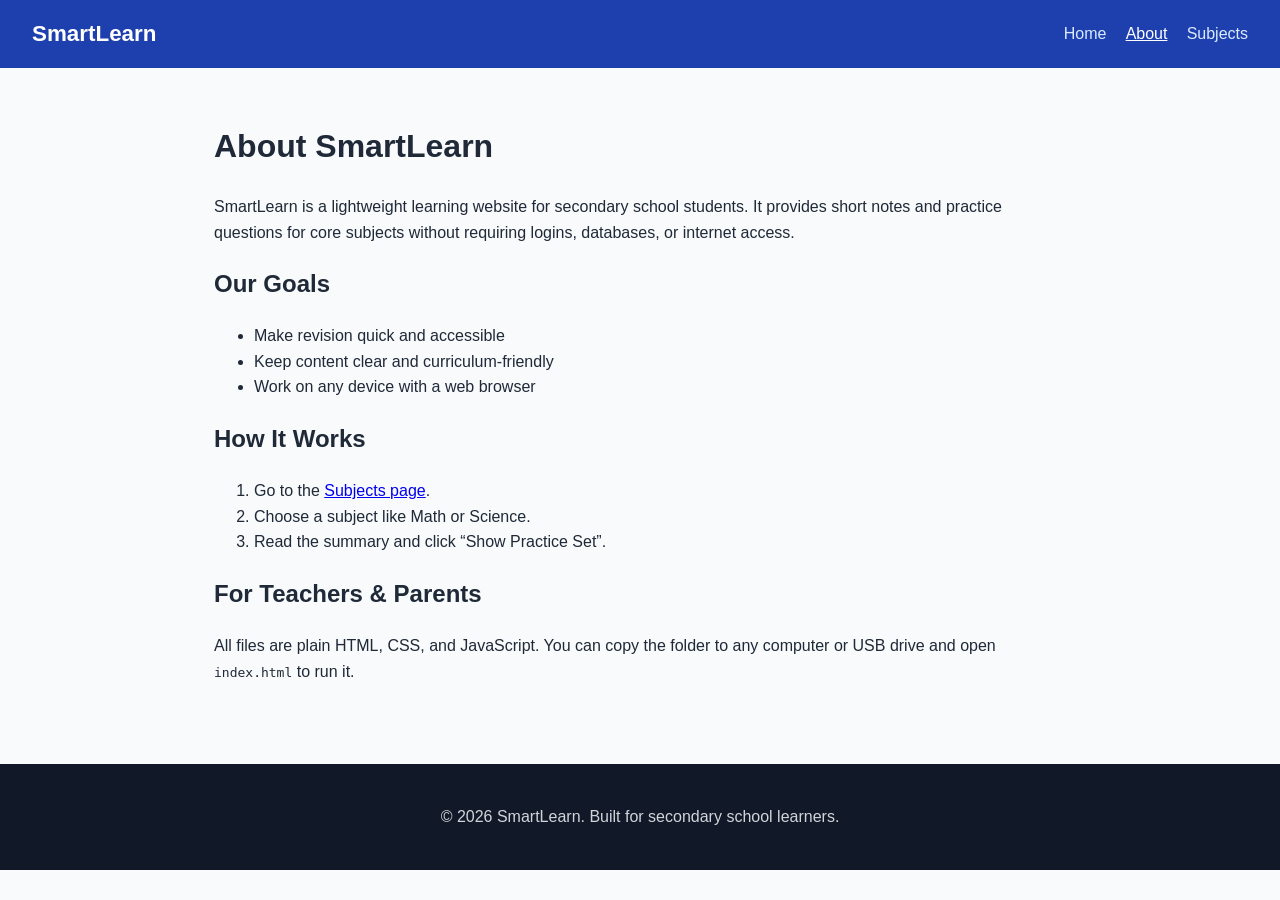
==== about.html @ db3de932 "Initial SmartLearn project: home, about, subjects pages" ====
<!DOCTYPE html>
<html lang="en">
<head>
  <meta charset="UTF-8" />
  <meta name="viewport" content="width=device-width, initial-scale=1.0" />
  <title>SmartLearn - About</title>
  <link rel="stylesheet" href="styles.css" />
</head>
<body>
  <header>
    <nav class="navbar">
      <a href="index.html" class="logo">SmartLearn</a>
      <ul class="nav-links">
        <li><a href="index.html">Home</a></li>
        <li><a href="about.html" class="active">About</a></li>
        <li><a href="subjects.html">Subjects</a></li>
      </ul>
    </nav>
  </header>

  <main class="container">
    <h1>About SmartLearn</h1>
    <p>
      SmartLearn is a lightweight learning website for secondary school students.
      It provides short notes and practice questions for core subjects without
      requiring logins, databases, or internet access.
    </p>

    <h2>Our Goals</h2>
    <ul>
      <li>Make revision quick and accessible</li>
      <li>Keep content clear and curriculum-friendly</li>
      <li>Work on any device with a web browser</li>
    </ul>

    <h2>How It Works</h2>
    <ol>
      <li>Go to the <a href="subjects.html">Subjects page</a>.</li>
      <li>Choose a subject like Math or Science.</li>
      <li>Read the summary and click “Show Practice Set”.</li>
    </ol>

    <h2>For Teachers & Parents</h2>
    <p>
      All files are plain HTML, CSS, and JavaScript. You can copy the folder
      to any computer or USB drive and open <code>index.html</code> to run it.
    </p>
  </main>

  <footer>
    <p>&copy; 2026 SmartLearn. Built for secondary school learners.</p>
  </footer>

  <script src="script.js"></script>
</body>
</html>
---- styles.css ----
/* SmartLearn - basic styling, no dependencies */
* {
  box-sizing: border-box;
}

body {
  margin: 0;
  font-family: Arial, Helvetica, sans-serif;
  line-height: 1.6;
  color: #1f2937;
  background: #f8fafc;
}

.navbar {
  display: flex;
  justify-content: space-between;
  align-items: center;
  padding: 1rem 2rem;
  background: #1e40af;
  color: #fff;
}

.logo {
  font-size: 1.4rem;
  font-weight: bold;
  color: #fff;
  text-decoration: none;
}

.nav-links {
  list-style: none;
  display: flex;
  gap: 1.2rem;
  margin: 0;
  padding: 0;
}

.nav-links a {
  color: #dbeafe;
  text-decoration: none;
}

.nav-links a.active,
.nav-links a:hover {
  color: #fff;
  text-decoration: underline;
}

.hero {
  text-align: center;
  padding: 4rem 1.5rem;
  background: #dbeafe;
}

.hero h1 {
  margin: 0 0 0.5rem;
  font-size: 2.4rem;
}

.hero-buttons {
  margin-top: 1.5rem;
  display: flex;
  gap: 1rem;
  justify-content: center;
  flex-wrap: wrap;
}

.container {
  max-width: 900px;
  margin: 0 auto;
  padding: 2rem 1.5rem;
}

.features,
.cta {
  max-width: 900px;
  margin: 0 auto;
  padding: 2rem 1.5rem;
  text-align: center;
}

.card-grid {
  display: grid;
  grid-template-columns: repeat(auto-fit, minmax(220px, 1fr));
  gap: 1rem;
  margin-top: 1.5rem;
  text-align: left;
}

.card {
  background: #fff;
  border: 1px solid #e5e7eb;
  border-radius: 8px;
  padding: 1.2rem;
}

.btn {
  display: inline-block;
  background: #1e40af;
  color: #fff;
  padding: 0.65rem 1.2rem;
  border: none;
  border-radius: 6px;
  text-decoration: none;
  cursor: pointer;
  font-size: 1rem;
}

.btn:hover {
  background: #1e3a8a;
}

.btn-outline {
  background: transparent;
  color: #1e40af;
  border: 2px solid #1e40af;
}

.btn-small {
  padding: 0.45rem 0.8rem;
  font-size: 0.9rem;
  margin-top: 0.5rem;
}

#searchInput {
  width: 100%;
  max-width: 400px;
  padding: 0.6rem;
  font-size: 1rem;
  border: 1px solid #cbd5e1;
  border-radius: 6px;
  margin-top: 1rem;
}

.muted {
  color: #64748b;
  font-size: 0.95rem;
}

.practice-set {
  margin-top: 1rem;
  padding: 0.8rem;
  background: #f1f5f9;
  border-radius: 6px;
}

.practice-set ul {
  margin: 0.5rem 0 0;
  padding-left: 1.2rem;
}

footer {
  text-align: center;
  padding: 1.5rem;
  background: #111827;
  color: #d1d5db;
  margin-top: 2rem;
}
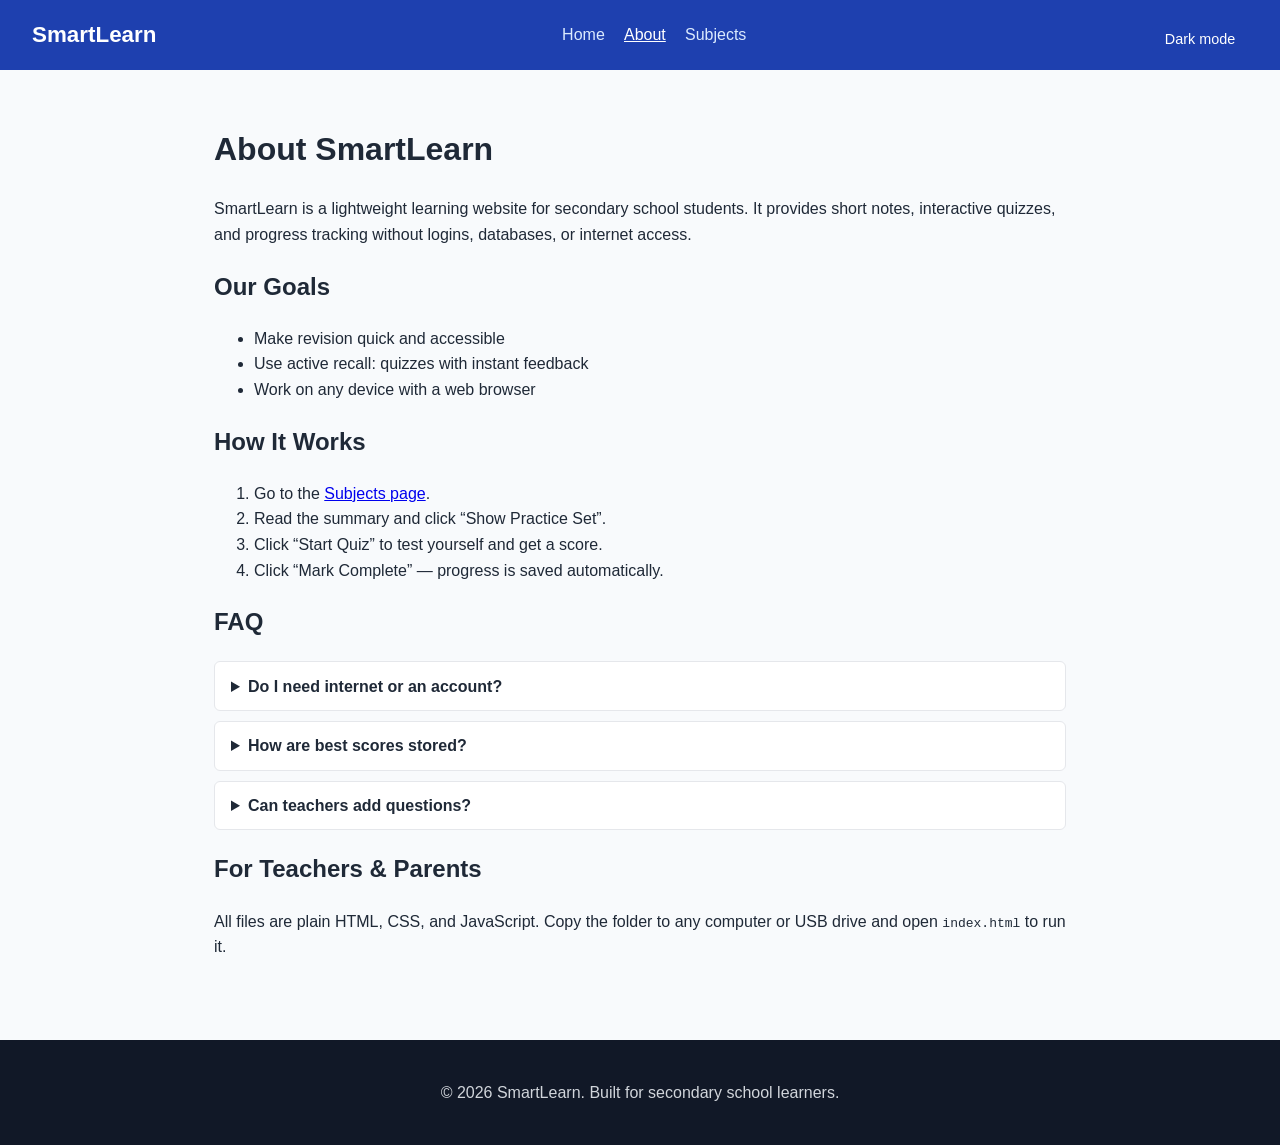
==== commit ba3404aa: "Make SmartLearn interactive: quizzes, progress, dark mode, random picker" ====
--- a/about.html
+++ b/about.html
@@ -15,6 +15,7 @@
         <li><a href="about.html" class="active">About</a></li>
         <li><a href="subjects.html">Subjects</a></li>
       </ul>
+      <button type="button" id="themeToggle" class="btn btn-small theme-btn" aria-label="Toggle dark mode">Dark mode</button>
     </nav>
   </header>
 
@@ -22,27 +23,42 @@
     <h1>About SmartLearn</h1>
     <p>
       SmartLearn is a lightweight learning website for secondary school students.
-      It provides short notes and practice questions for core subjects without
-      requiring logins, databases, or internet access.
+      It provides short notes, interactive quizzes, and progress tracking without
+      logins, databases, or internet access.
     </p>
 
     <h2>Our Goals</h2>
     <ul>
       <li>Make revision quick and accessible</li>
-      <li>Keep content clear and curriculum-friendly</li>
+      <li>Use active recall: quizzes with instant feedback</li>
       <li>Work on any device with a web browser</li>
     </ul>
 
     <h2>How It Works</h2>
     <ol>
       <li>Go to the <a href="subjects.html">Subjects page</a>.</li>
-      <li>Choose a subject like Math or Science.</li>
       <li>Read the summary and click “Show Practice Set”.</li>
+      <li>Click “Start Quiz” to test yourself and get a score.</li>
+      <li>Click “Mark Complete” — progress is saved automatically.</li>
     </ol>
 
-    <h2>For Teachers & Parents</h2>
+    <h2>FAQ</h2>
+    <details>
+      <summary>Do I need internet or an account?</summary>
+      <p>No. Just open <code>index.html</code>. Progress saves in your browser via localStorage.</p>
+    </details>
+    <details>
+      <summary>How are best scores stored?</summary>
+      <p>Per subject in your browser only. Use “Reset Progress” on the Subjects page to clear them.</p>
+    </details>
+    <details>
+      <summary>Can teachers add questions?</summary>
+      <p>Yes. Edit <code>quizData</code> and <code>practiceData</code> in <code>script.js</code> — no tools needed.</p>
+    </details>
+
+    <h2>For Teachers &amp; Parents</h2>
     <p>
-      All files are plain HTML, CSS, and JavaScript. You can copy the folder
+      All files are plain HTML, CSS, and JavaScript. Copy the folder
       to any computer or USB drive and open <code>index.html</code> to run it.
     </p>
   </main>
--- a/styles.css
+++ b/styles.css
@@ -1,23 +1,55 @@
-/* SmartLearn - basic styling, no dependencies */
+/* SmartLearn - lightweight, no dependencies */
 * {
   box-sizing: border-box;
+}
+
+:root {
+  --bg: #f8fafc;
+  --card: #fff;
+  --text: #1f2937;
+  --muted: #64748b;
+  --border: #e5e7eb;
+  --primary: #1e40af;
+  --primary-dark: #1e3a8a;
+  --hero: #dbeafe;
+  --panel: #f1f5f9;
+  --good: #15803d;
+  --bad: #b91c1c;
+}
+
+body.dark {
+  --bg: #0f172a;
+  --card: #1e293b;
+  --text: #e2e8f0;
+  --muted: #94a3b8;
+  --border: #334155;
+  --primary: #60a5fa;
+  --primary-dark: #3b82f6;
+  --hero: #1e293b;
+  --panel: #0b1220;
 }
 
 body {
   margin: 0;
   font-family: Arial, Helvetica, sans-serif;
   line-height: 1.6;
-  color: #1f2937;
-  background: #f8fafc;
+  color: var(--text);
+  background: var(--bg);
 }
 
 .navbar {
   display: flex;
   justify-content: space-between;
   align-items: center;
+  flex-wrap: wrap;
+  gap: 0.5rem;
   padding: 1rem 2rem;
   background: #1e40af;
   color: #fff;
+}
+
+body.dark .navbar {
+  background: #020617;
 }
 
 .logo {
@@ -46,10 +78,19 @@
   text-decoration: underline;
 }
 
+.theme-btn {
+  background: #fff;
+  color: #1e40af;
+}
+
+.theme-btn:hover {
+  background: #dbeafe;
+}
+
 .hero {
   text-align: center;
   padding: 4rem 1.5rem;
-  background: #dbeafe;
+  background: var(--hero);
 }
 
 .hero h1 {
@@ -81,17 +122,22 @@
 
 .card-grid {
   display: grid;
-  grid-template-columns: repeat(auto-fit, minmax(220px, 1fr));
+  grid-template-columns: repeat(auto-fit, minmax(240px, 1fr));
   gap: 1rem;
   margin-top: 1.5rem;
   text-align: left;
 }
 
 .card {
-  background: #fff;
-  border: 1px solid #e5e7eb;
+  background: var(--card);
+  border: 1px solid var(--border);
   border-radius: 8px;
   padding: 1.2rem;
+}
+
+.card.flash {
+  outline: 3px solid var(--primary);
+  transition: outline 0.3s;
 }
 
 .btn {
@@ -104,6 +150,12 @@
   text-decoration: none;
   cursor: pointer;
   font-size: 1rem;
+  font-family: inherit;
+}
+
+body.dark .btn {
+  background: var(--primary);
+  color: #020617;
 }
 
 .btn:hover {
@@ -116,37 +168,167 @@
   border: 2px solid #1e40af;
 }
 
+body.dark .btn-outline {
+  color: var(--primary);
+  border-color: var(--primary);
+  background: transparent;
+}
+
+.btn-outline:hover {
+  background: #1e40af;
+  color: #fff;
+}
+
 .btn-small {
   padding: 0.45rem 0.8rem;
   font-size: 0.9rem;
   margin-top: 0.5rem;
 }
 
+.card-actions {
+  display: flex;
+  flex-wrap: wrap;
+  gap: 0.5rem;
+  margin-top: 0.5rem;
+}
+
+.toolbar {
+  display: flex;
+  flex-wrap: wrap;
+  gap: 0.5rem;
+  align-items: center;
+  margin-top: 1rem;
+}
+
 #searchInput {
-  width: 100%;
+  flex: 1;
+  min-width: 200px;
   max-width: 400px;
   padding: 0.6rem;
   font-size: 1rem;
-  border: 1px solid #cbd5e1;
-  border-radius: 6px;
+  font-family: inherit;
+  color: var(--text);
+  background: var(--card);
+  border: 1px solid var(--border);
+  border-radius: 6px;
+}
+
+.muted {
+  color: var(--muted);
+  font-size: 0.95rem;
+}
+
+.badge {
+  display: inline-block;
+  font-size: 0.75rem;
+  background: #16a34a;
+  color: #fff;
+  border-radius: 999px;
+  padding: 0.1rem 0.6rem;
+  vertical-align: middle;
+}
+
+.complete-btn.completed {
+  background: #16a34a;
+  border-color: #16a34a;
+  color: #fff;
+}
+
+.progress-wrap {
   margin-top: 1rem;
 }
 
-.muted {
-  color: #64748b;
-  font-size: 0.95rem;
-}
-
-.practice-set {
+.progress-bar {
+  height: 12px;
+  background: var(--panel);
+  border: 1px solid var(--border);
+  border-radius: 999px;
+  overflow: hidden;
+}
+
+#progressFill {
+  height: 100%;
+  width: 0;
+  background: #16a34a;
+  transition: width 0.3s;
+}
+
+.practice-set,
+.quiz-box {
   margin-top: 1rem;
   padding: 0.8rem;
-  background: #f1f5f9;
+  background: var(--panel);
   border-radius: 6px;
 }
 
 .practice-set ul {
   margin: 0.5rem 0 0;
   padding-left: 1.2rem;
+}
+
+.quiz-q {
+  font-weight: bold;
+  margin: 0.8rem 0 0.4rem;
+}
+
+.quiz-options {
+  display: grid;
+  gap: 0.4rem;
+  margin-bottom: 0.5rem;
+}
+
+.quiz-option {
+  text-align: left;
+  padding: 0.5rem 0.7rem;
+  border: 1px solid var(--border);
+  border-radius: 6px;
+  background: var(--card);
+  color: var(--text);
+  cursor: pointer;
+  font-family: inherit;
+  font-size: 0.95rem;
+}
+
+.quiz-option:hover:not(:disabled) {
+  border-color: var(--primary);
+}
+
+.quiz-option.correct {
+  border-color: var(--good);
+  background: #dcfce7;
+  color: #14532d;
+}
+
+.quiz-option.wrong {
+  border-color: var(--bad);
+  background: #fee2e2;
+  color: #7f1d1d;
+}
+
+.quiz-feedback {
+  font-size: 0.95rem;
+  margin: 0.4rem 0;
+}
+
+.quiz-feedback.good {
+  color: var(--good);
+}
+
+.quiz-feedback.bad {
+  color: var(--bad);
+}
+
+details {
+  background: var(--card);
+  border: 1px solid var(--border);
+  border-radius: 6px;
+  padding: 0.7rem 1rem;
+  margin: 0.6rem 0;
+}
+
+summary {
+  cursor: pointer;
+  font-weight: bold;
 }
 
 footer {
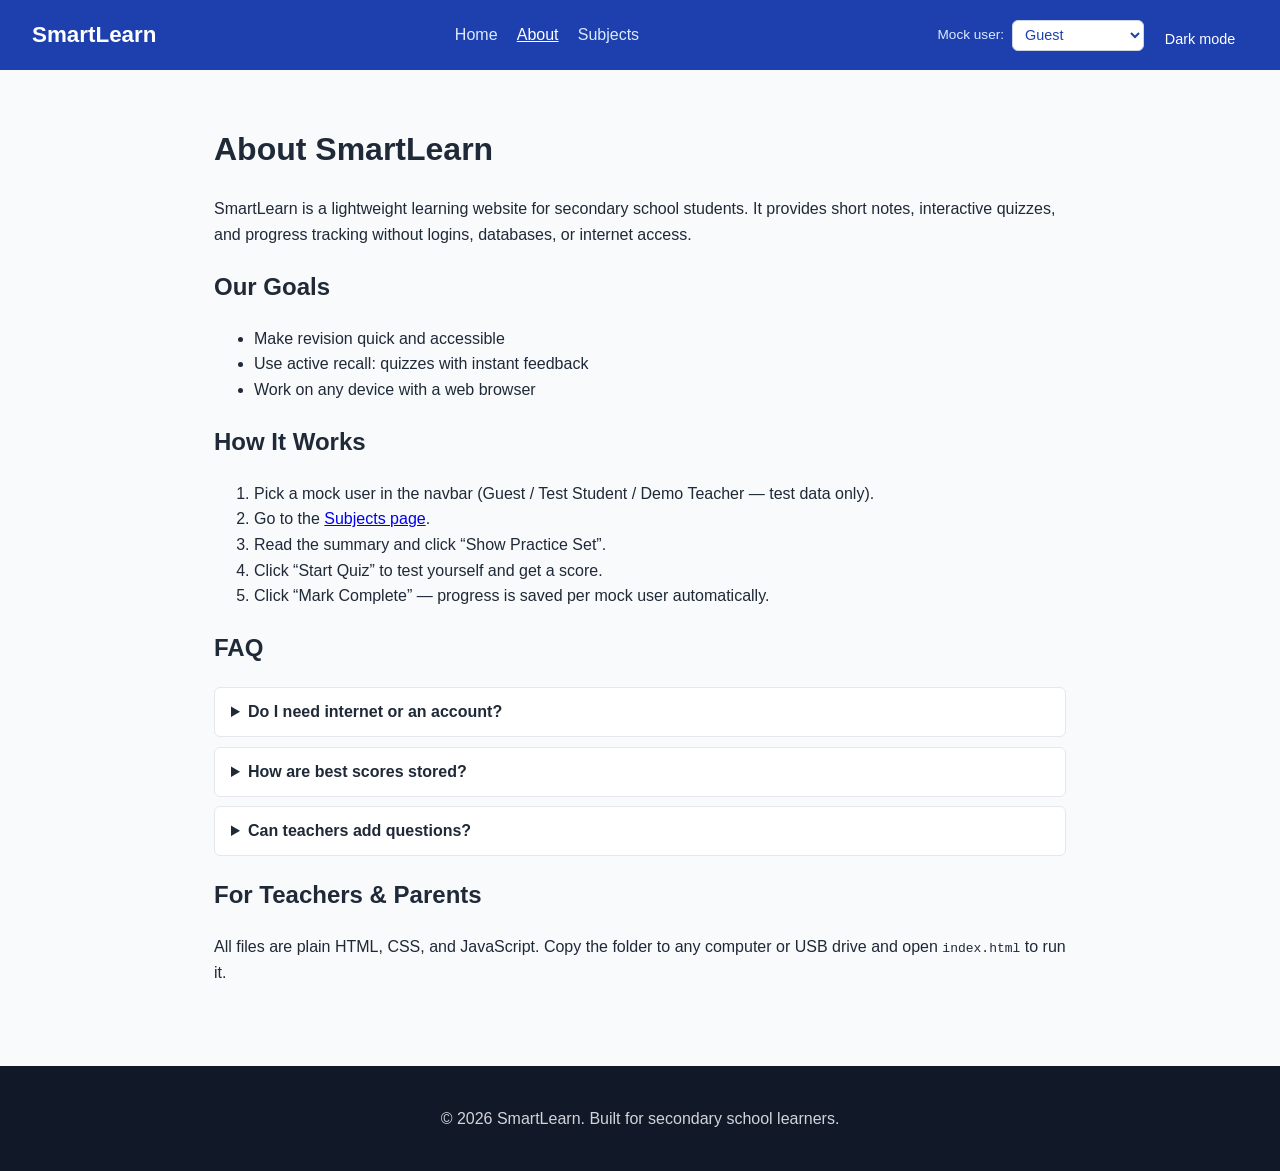
==== commit 180301ca: "Start Phase 2: mock users per-page, per-user progress, local SQLite schema" ====
--- a/about.html
+++ b/about.html
@@ -15,7 +15,15 @@
         <li><a href="about.html" class="active">About</a></li>
         <li><a href="subjects.html">Subjects</a></li>
       </ul>
-      <button type="button" id="themeToggle" class="btn btn-small theme-btn" aria-label="Toggle dark mode">Dark mode</button>
+      <div class="nav-tools">
+        <label class="auth-label" for="userSelect">Mock user:</label>
+        <select id="userSelect" aria-label="Mock user">
+          <option value="guest">Guest</option>
+          <option value="test-student">Test Student</option>
+          <option value="demo-teacher">Demo Teacher</option>
+        </select>
+        <button type="button" id="themeToggle" class="btn btn-small theme-btn" aria-label="Toggle dark mode">Dark mode</button>
+      </div>
     </nav>
   </header>
 
@@ -36,16 +44,17 @@
 
     <h2>How It Works</h2>
     <ol>
+      <li>Pick a mock user in the navbar (Guest / Test Student / Demo Teacher — test data only).</li>
       <li>Go to the <a href="subjects.html">Subjects page</a>.</li>
       <li>Read the summary and click “Show Practice Set”.</li>
       <li>Click “Start Quiz” to test yourself and get a score.</li>
-      <li>Click “Mark Complete” — progress is saved automatically.</li>
+      <li>Click “Mark Complete” — progress is saved per mock user automatically.</li>
     </ol>
 
     <h2>FAQ</h2>
     <details>
       <summary>Do I need internet or an account?</summary>
-      <p>No. Just open <code>index.html</code>. Progress saves in your browser via localStorage.</p>
+      <p>No. Just open <code>index.html</code>. Pick a mock test user in the navbar — no passwords. Progress saves per mock user in your browser via localStorage.</p>
     </details>
     <details>
       <summary>How are best scores stored?</summary>
--- a/styles.css
+++ b/styles.css
@@ -83,6 +83,28 @@
   color: #1e40af;
 }
 
+.nav-tools {
+  display: flex;
+  align-items: center;
+  gap: 0.5rem;
+  flex-wrap: wrap;
+}
+
+.auth-label {
+  color: #dbeafe;
+  font-size: 0.85rem;
+}
+
+#userSelect {
+  font-family: inherit;
+  font-size: 0.9rem;
+  padding: 0.35rem 0.5rem;
+  border-radius: 6px;
+  border: 1px solid #cbd5e1;
+  background: #fff;
+  color: #1e40af;
+}
+
 .theme-btn:hover {
   background: #dbeafe;
 }
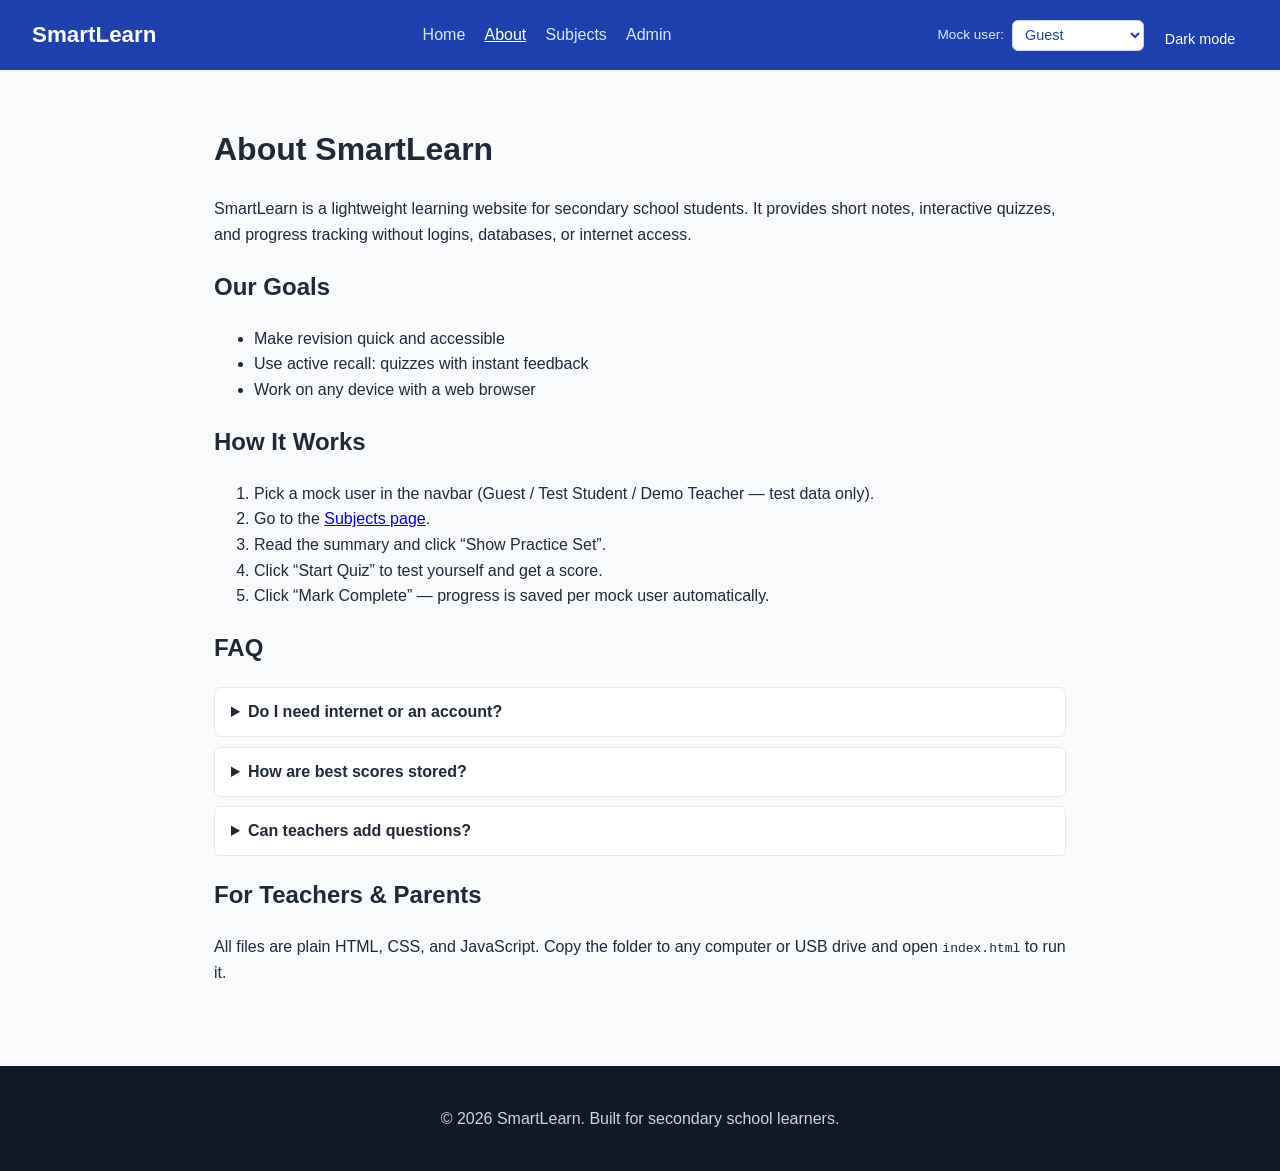
==== commit 4398a2d6: "Start Phase 3: admin.html teacher editing with export-import, custom quiz merge" ====
--- a/about.html
+++ b/about.html
@@ -14,6 +14,7 @@
         <li><a href="index.html">Home</a></li>
         <li><a href="about.html" class="active">About</a></li>
         <li><a href="subjects.html">Subjects</a></li>
+        <li><a href="admin.html">Admin</a></li>
       </ul>
       <div class="nav-tools">
         <label class="auth-label" for="userSelect">Mock user:</label>
--- a/styles.css
+++ b/styles.css
@@ -348,6 +348,47 @@
   margin: 0.6rem 0;
 }
 
+.form-row {
+  display: grid;
+  gap: 0.3rem;
+  margin: 0.7rem 0;
+}
+
+.form-row label {
+  font-weight: bold;
+  font-size: 0.95rem;
+}
+
+.form-row input[type="text"],
+.form-row select,
+textarea {
+  font-family: inherit;
+  font-size: 1rem;
+  color: var(--text);
+  background: var(--card);
+  border: 1px solid var(--border);
+  border-radius: 6px;
+  padding: 0.55rem 0.7rem;
+  width: 100%;
+}
+
+textarea {
+  min-height: 110px;
+  resize: vertical;
+}
+
+main .card + .card {
+  margin-top: 1rem;
+}
+
+.custom-item {
+  border: 1px solid var(--border);
+  border-radius: 6px;
+  padding: 0.6rem 0.8rem;
+  margin: 0.6rem 0;
+  background: var(--card);
+}
+
 summary {
   cursor: pointer;
   font-weight: bold;
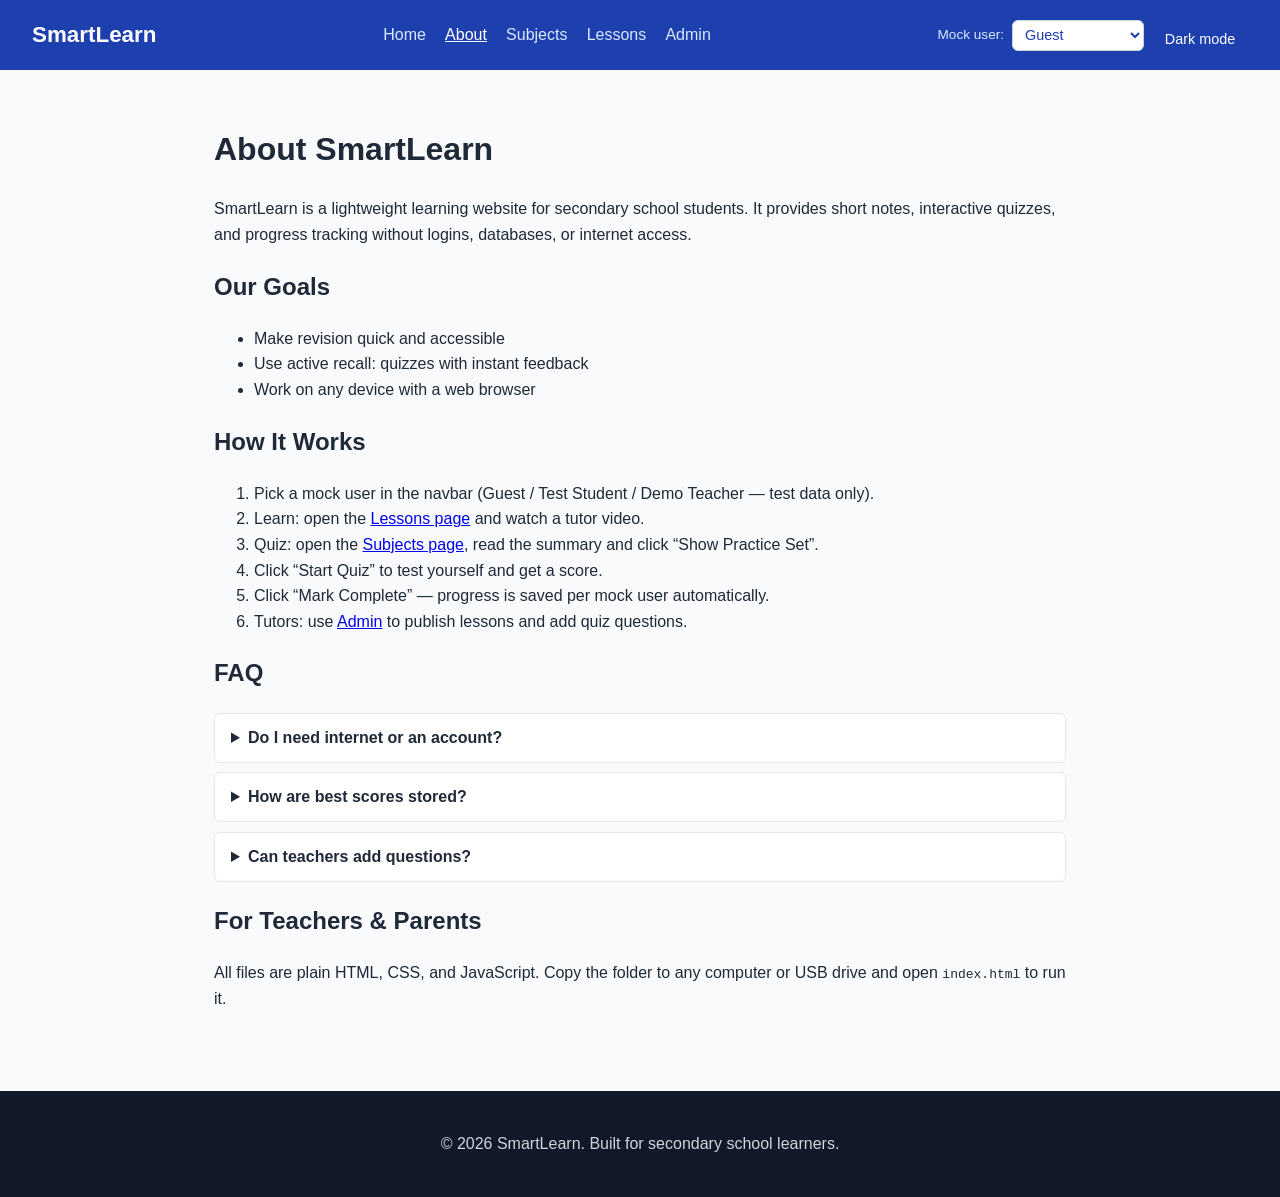
==== commit d98032cf: "Add video lessons: student watch page plus tutor uploads in Admin" ====
--- a/about.html
+++ b/about.html
@@ -14,6 +14,7 @@
         <li><a href="index.html">Home</a></li>
         <li><a href="about.html" class="active">About</a></li>
         <li><a href="subjects.html">Subjects</a></li>
+        <li><a href="lessons.html">Lessons</a></li>
         <li><a href="admin.html">Admin</a></li>
       </ul>
       <div class="nav-tools">
@@ -46,10 +47,11 @@
     <h2>How It Works</h2>
     <ol>
       <li>Pick a mock user in the navbar (Guest / Test Student / Demo Teacher — test data only).</li>
-      <li>Go to the <a href="subjects.html">Subjects page</a>.</li>
-      <li>Read the summary and click “Show Practice Set”.</li>
+      <li>Learn: open the <a href="lessons.html">Lessons page</a> and watch a tutor video.</li>
+      <li>Quiz: open the <a href="subjects.html">Subjects page</a>, read the summary and click “Show Practice Set”.</li>
       <li>Click “Start Quiz” to test yourself and get a score.</li>
       <li>Click “Mark Complete” — progress is saved per mock user automatically.</li>
+      <li>Tutors: use <a href="admin.html">Admin</a> to publish lessons and add quiz questions.</li>
     </ol>
 
     <h2>FAQ</h2>
--- a/styles.css
+++ b/styles.css
@@ -389,6 +389,32 @@
   background: var(--card);
 }
 
+.video-wrap {
+  margin: 0.6rem 0;
+  border-radius: 8px;
+  overflow: hidden;
+  background: #000;
+}
+
+.video-wrap video,
+.video-wrap iframe {
+  display: block;
+  width: 100%;
+  aspect-ratio: 16 / 9;
+  border: 0;
+  background: #000;
+}
+
+.lesson-meta {
+  font-size: 0.9rem;
+}
+
+.watched-btn.watched {
+  background: #16a34a;
+  border-color: #16a34a;
+  color: #fff;
+}
+
 summary {
   cursor: pointer;
   font-weight: bold;
